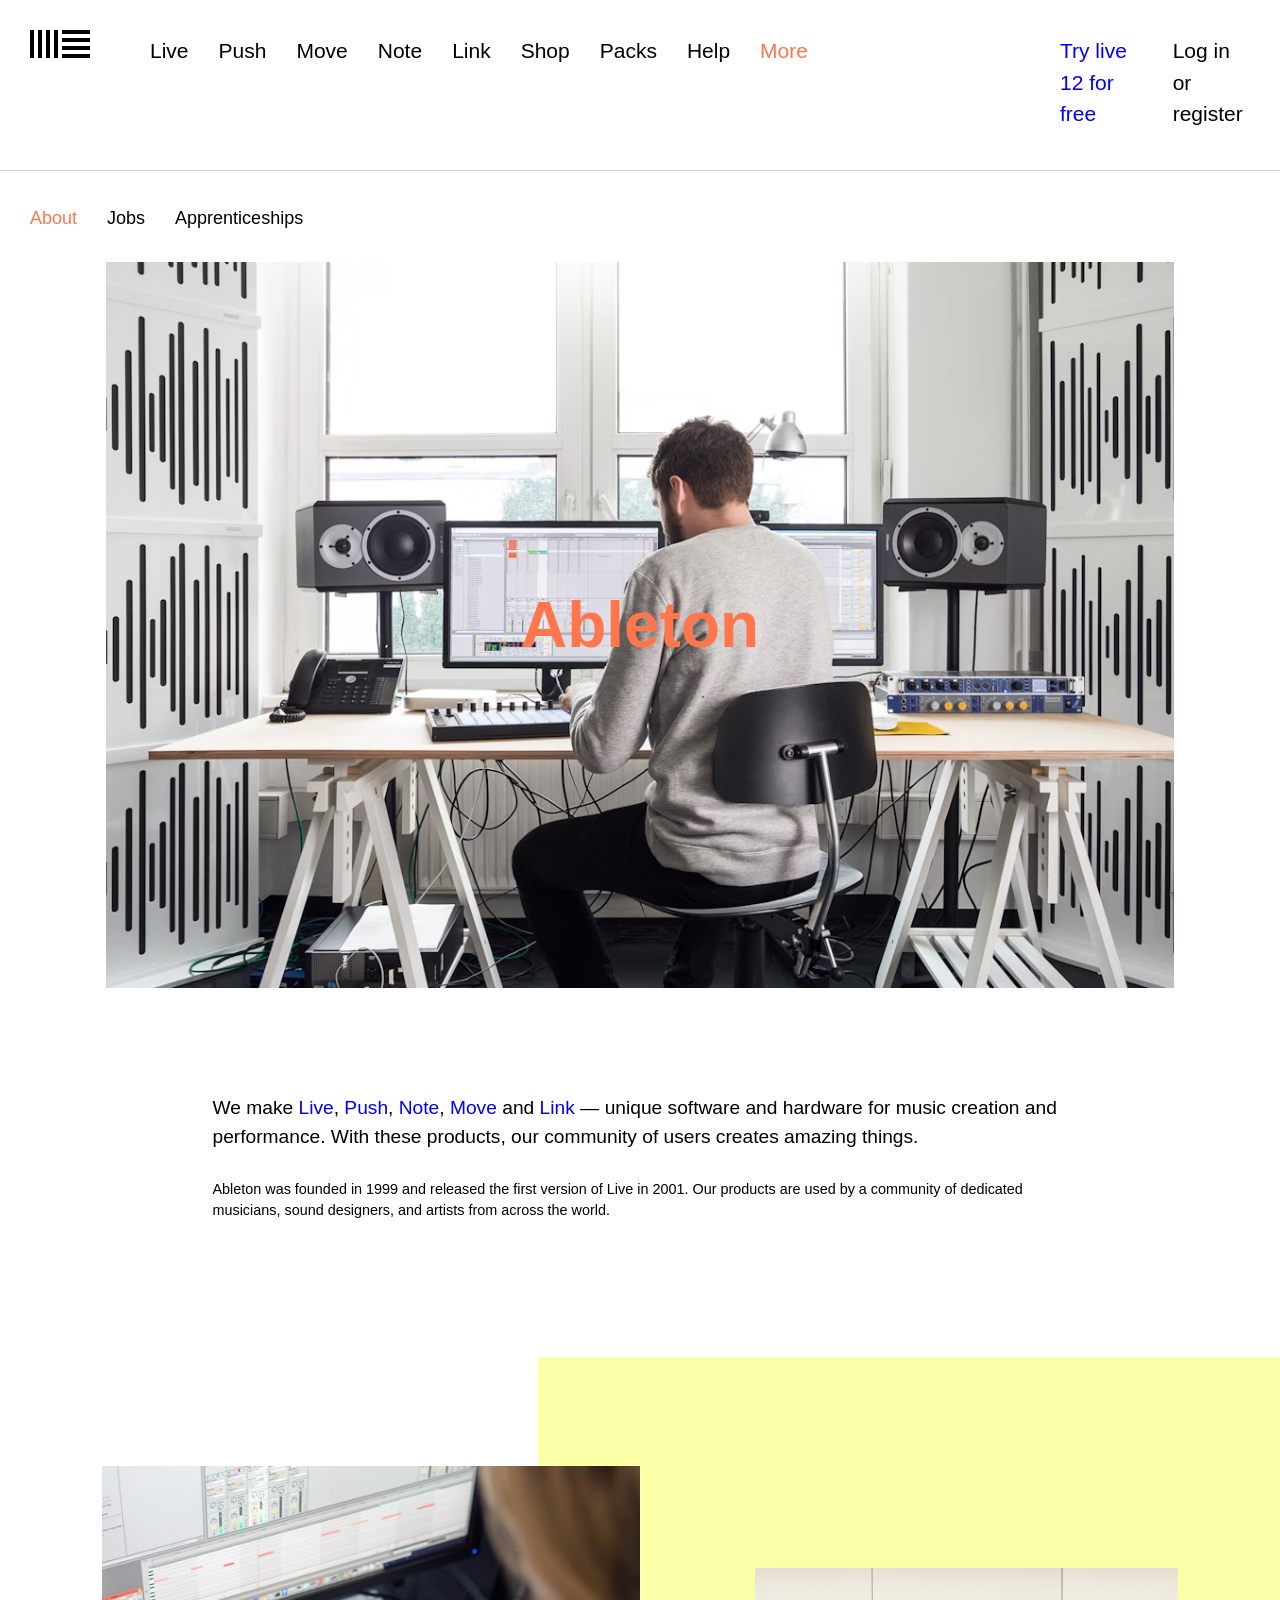
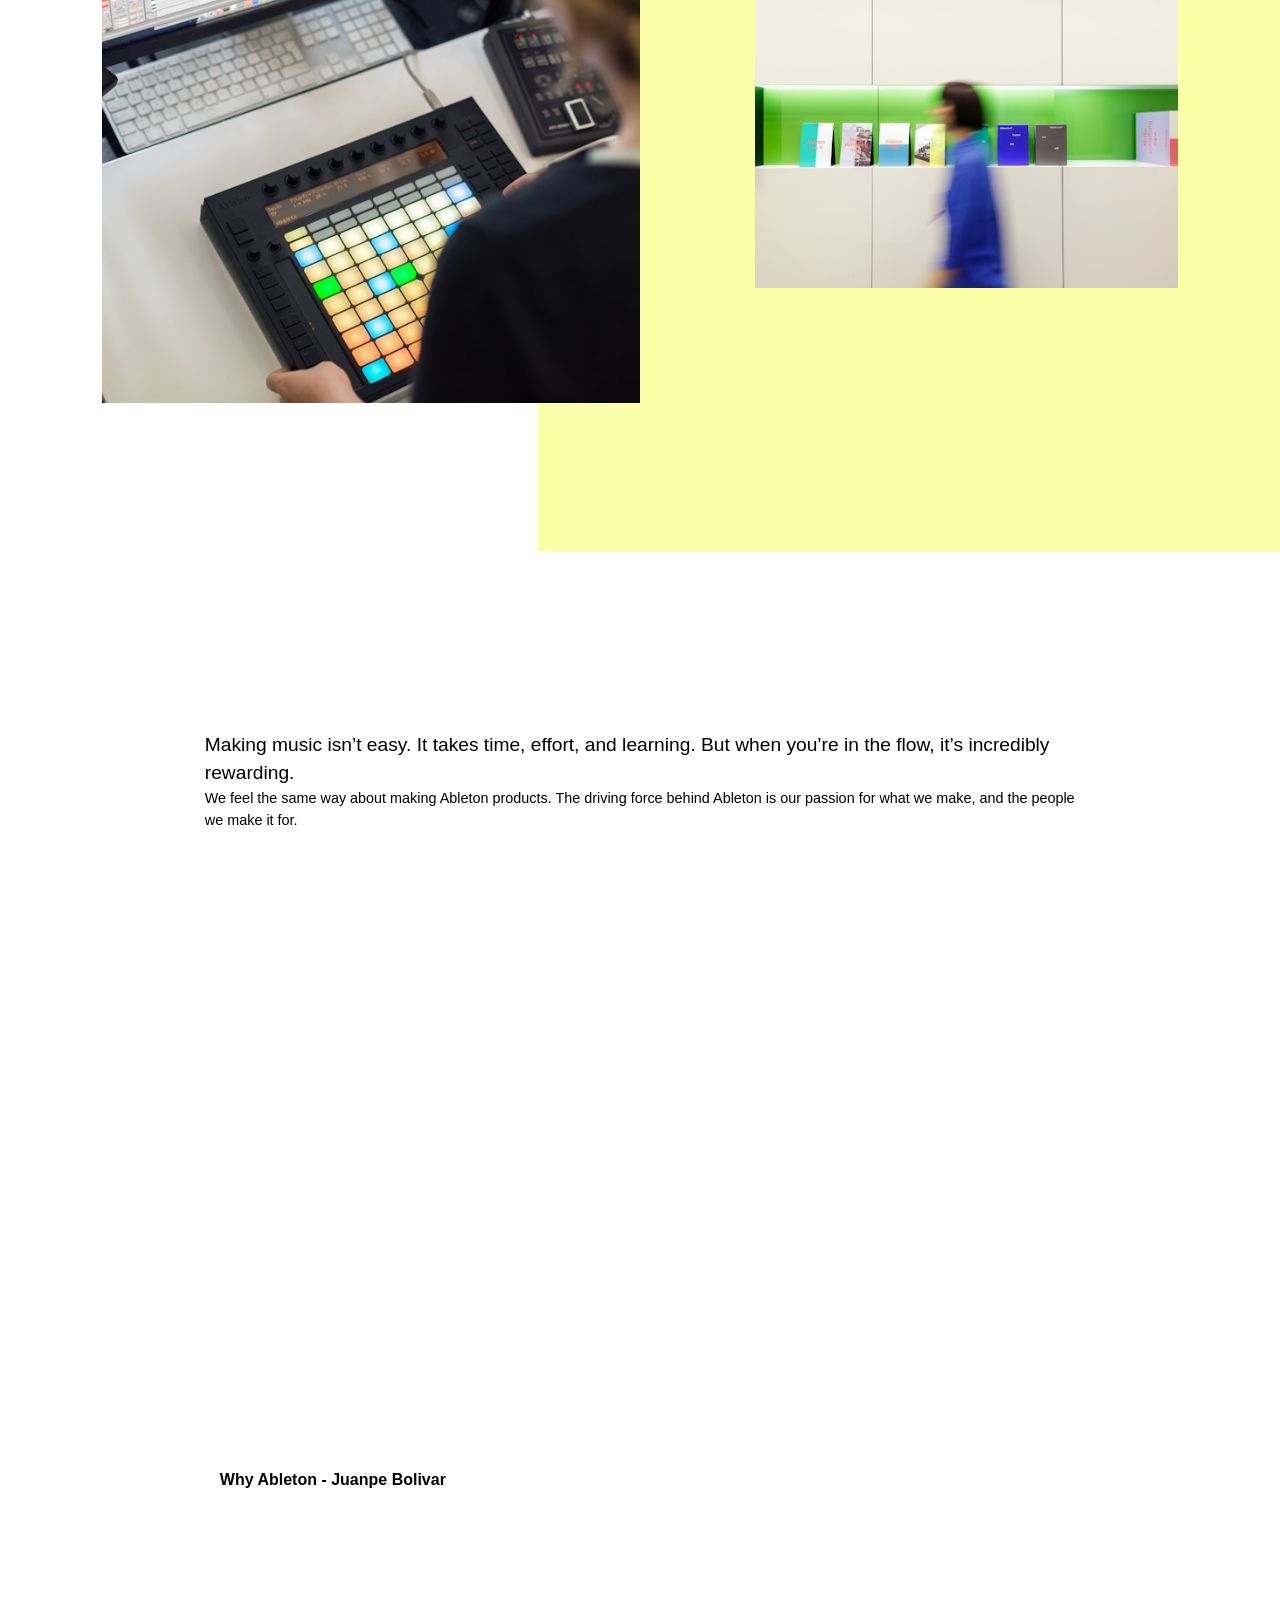
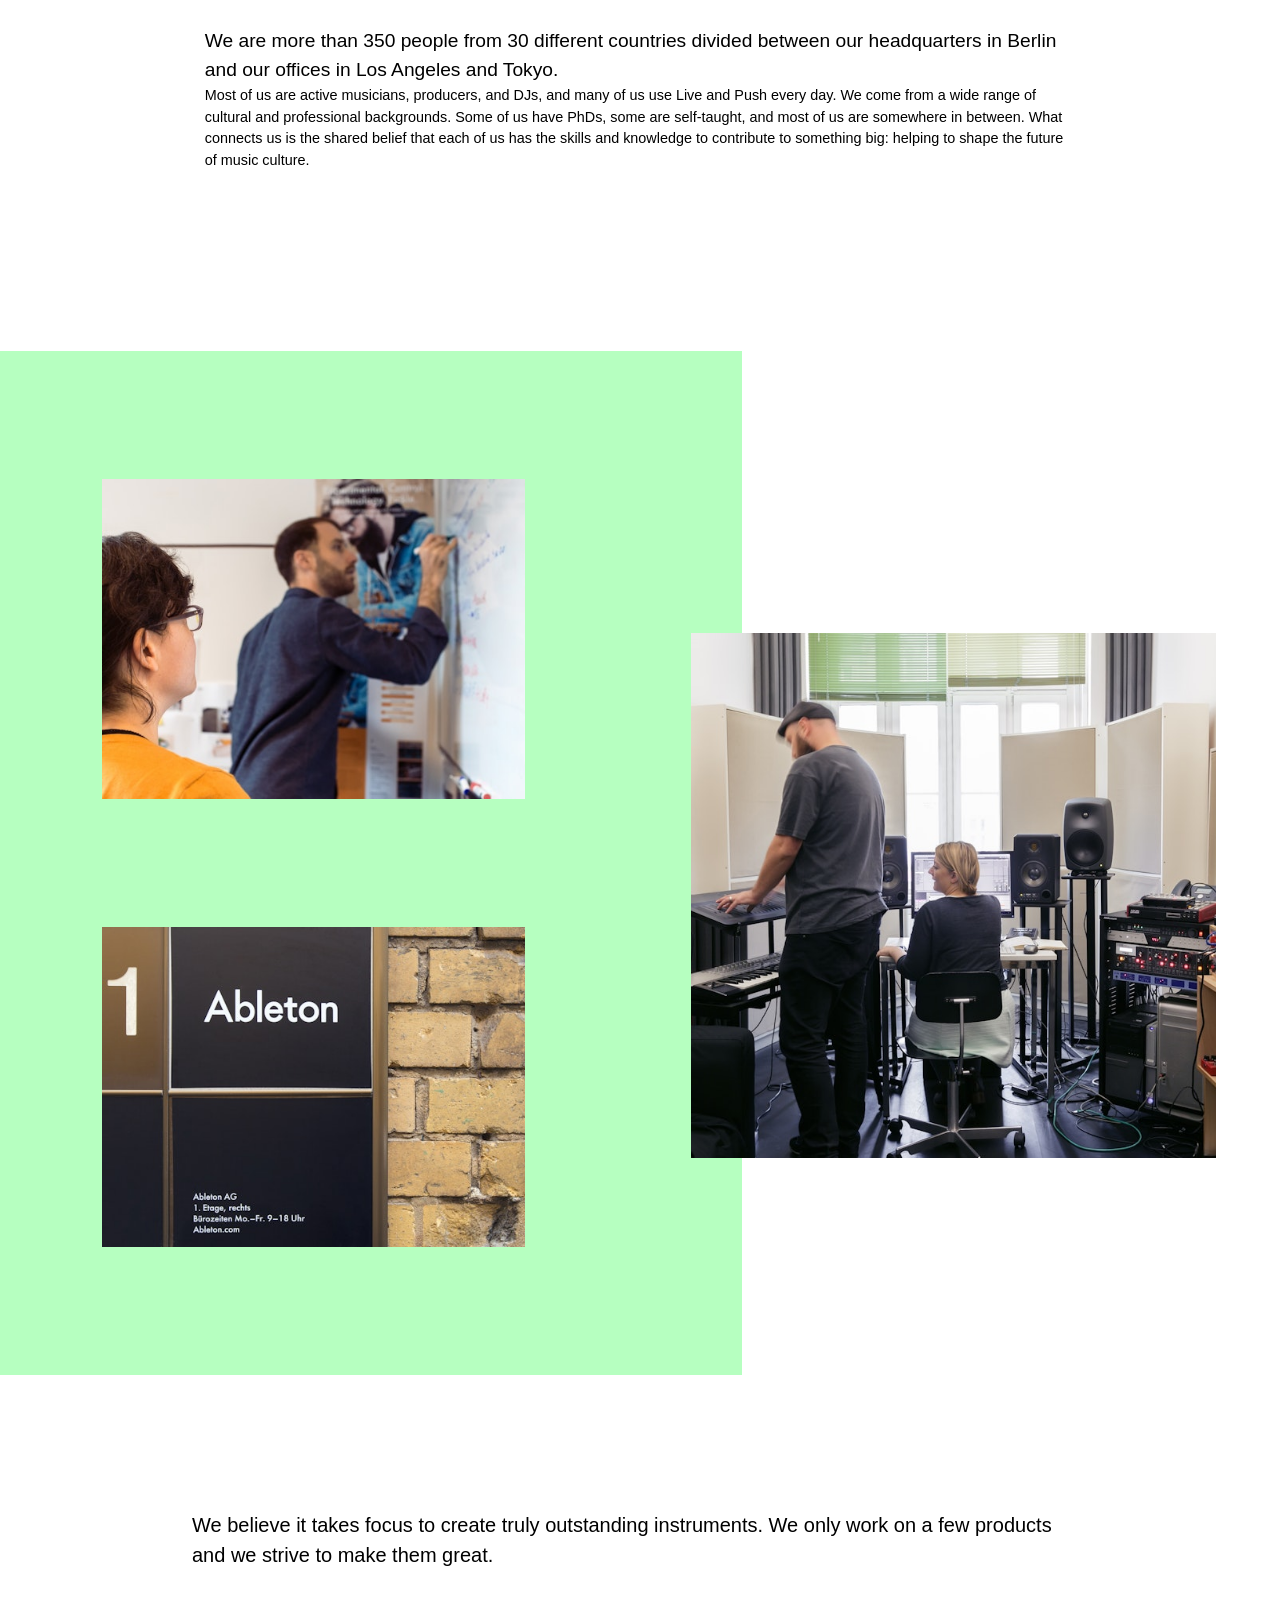
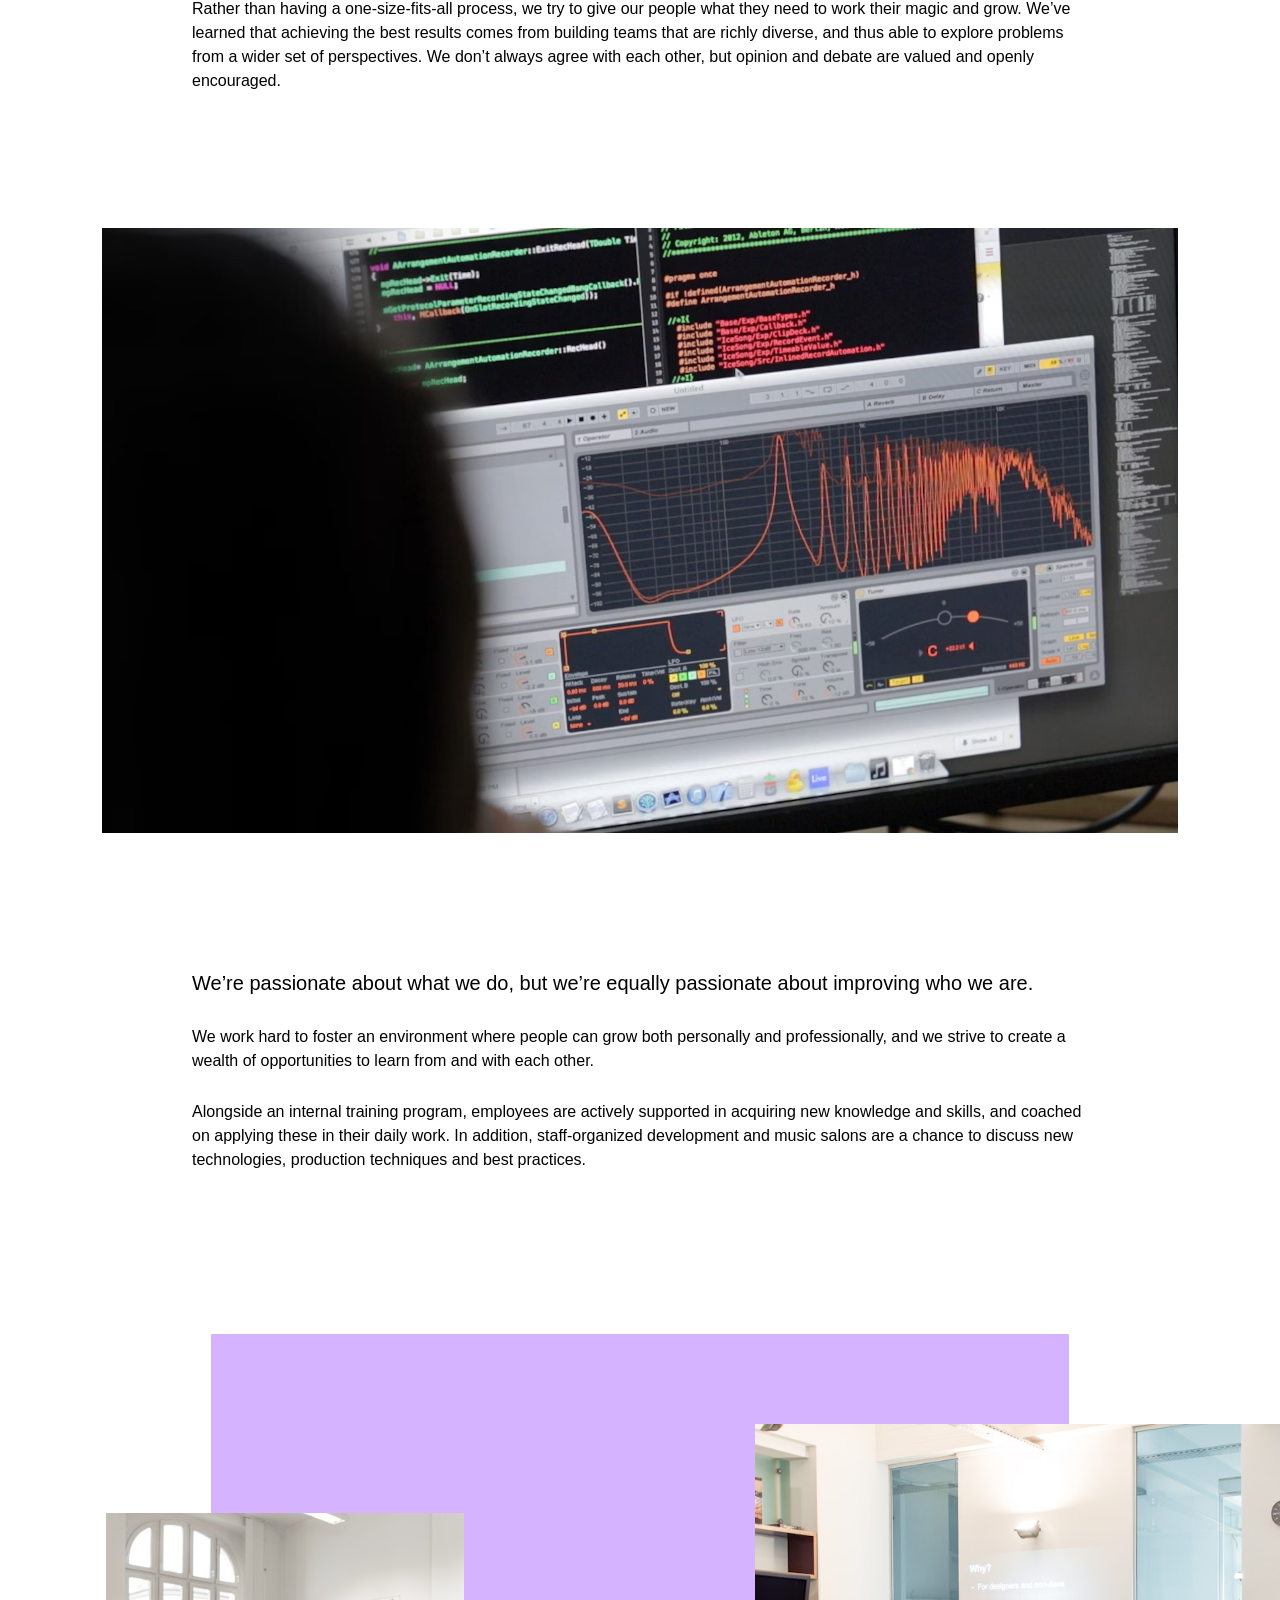
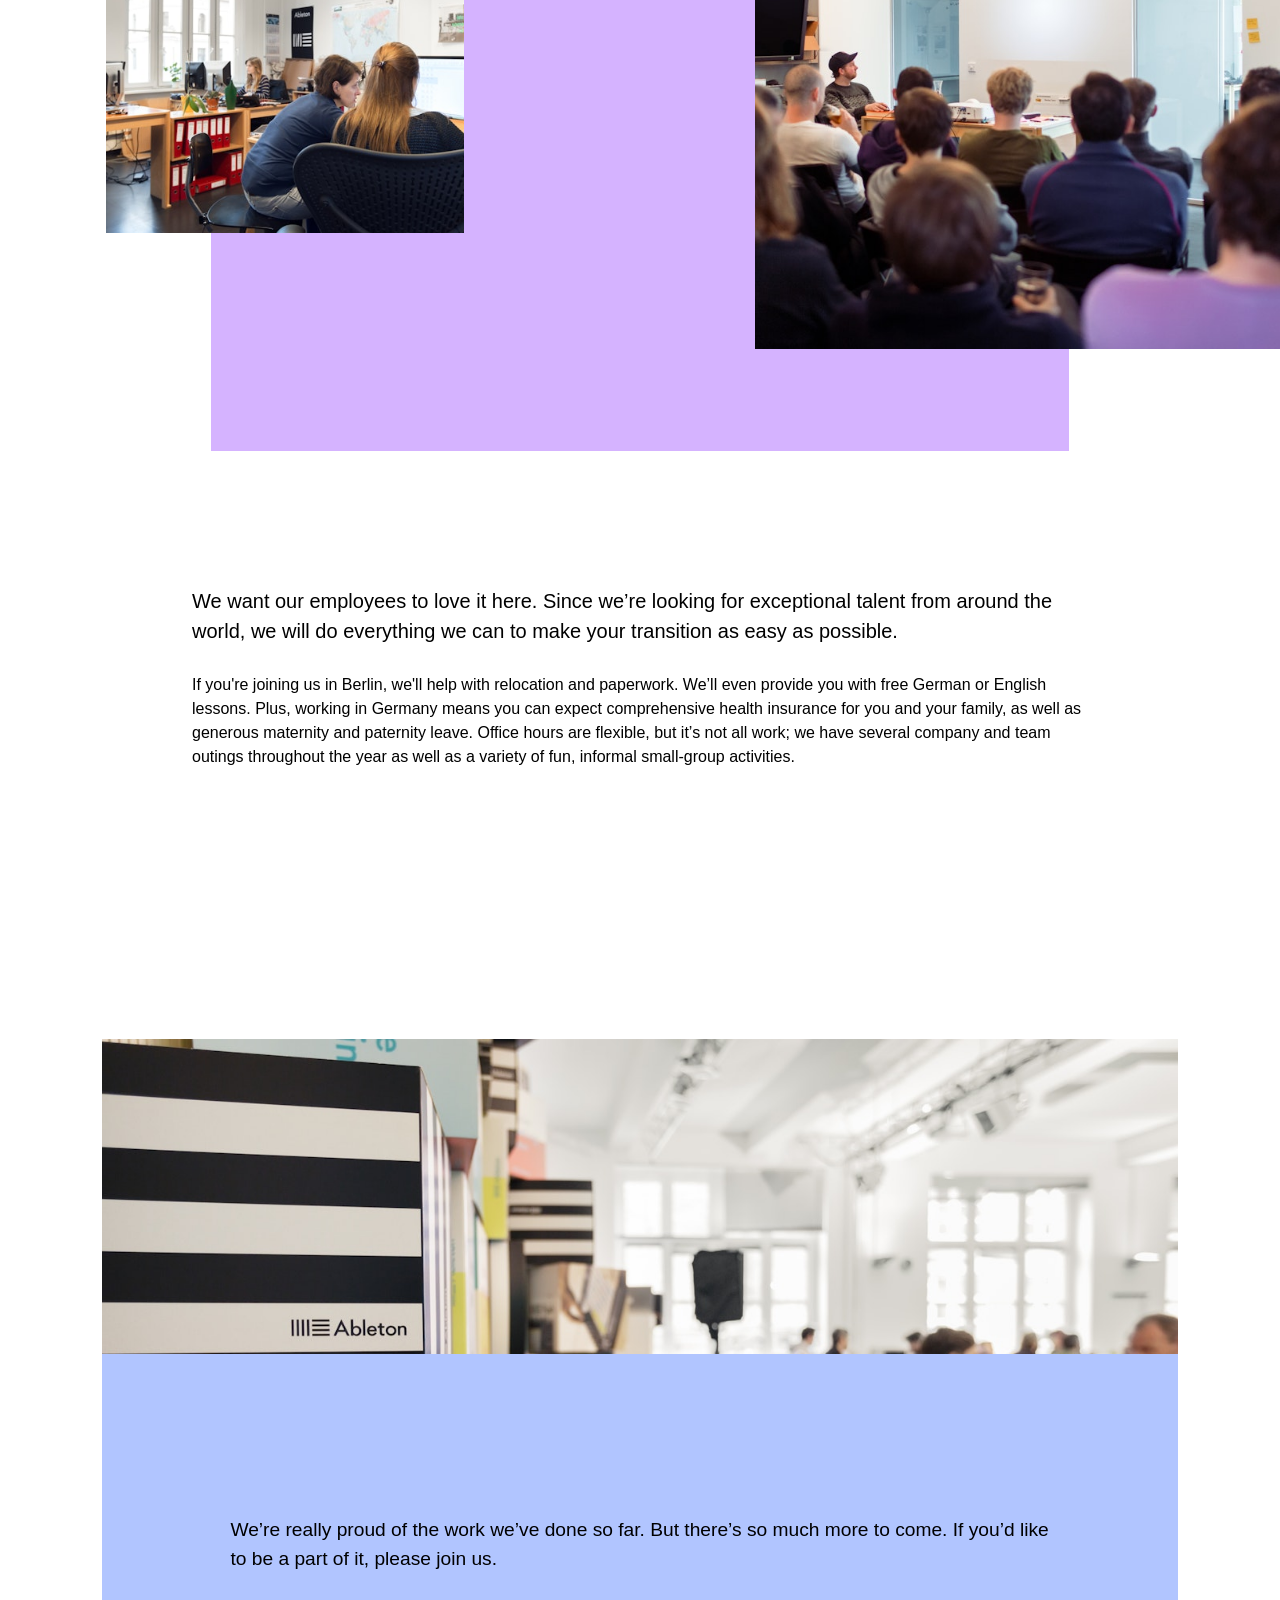
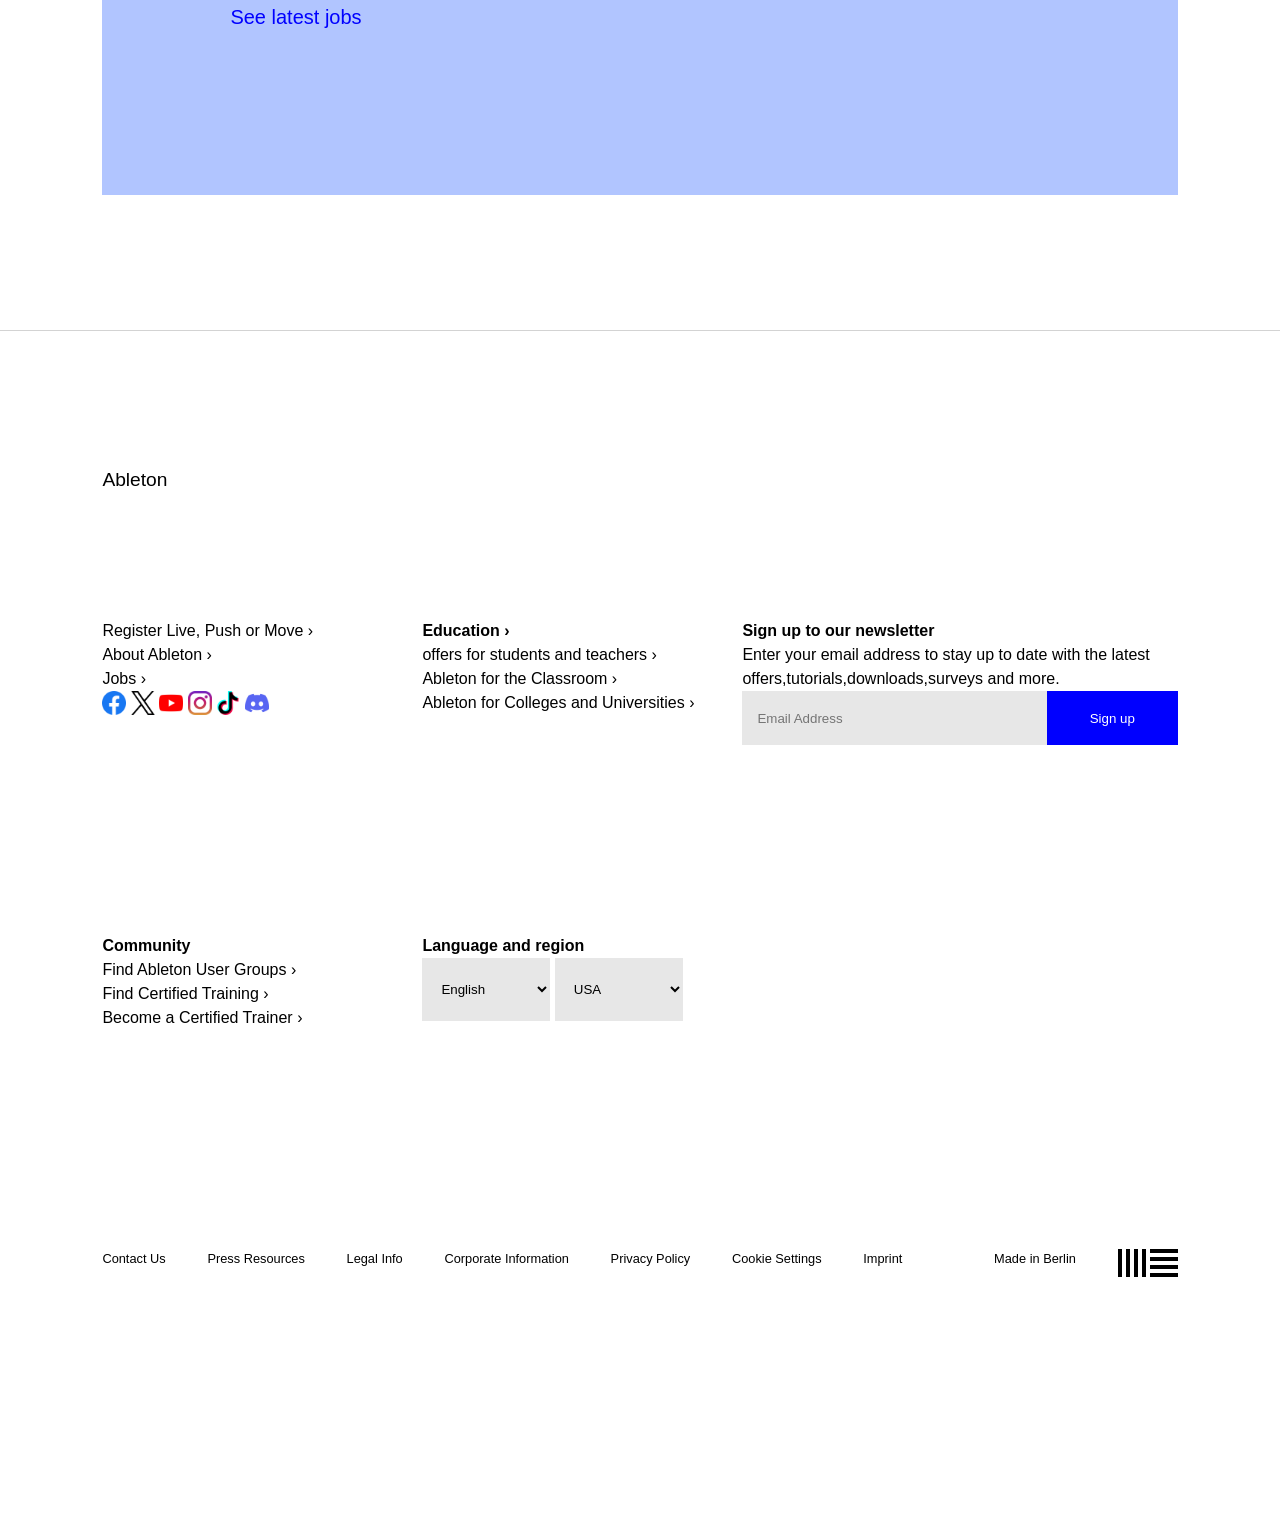
==== P2/index.html @ 7881b386 "second project" ====
<!DOCTYPE html>
<html lang="en">
  <head>
    <meta charset="UTF-8" />
    <meta name="viewport" content="width=device-width, initial-scale=1.0" />
    <link rel="stylesheet" href="styles.css" />
    <title>second</title>
  </head>
  <body>
    <header>
      <div class="wrap">
        <div class="icon-1">
          <a href="#"
            ><span></span>
            <span></span>
            <span></span>
            <span></span
          ></a>
        </div>
        <div class="icon-2">
          <a href="#"
            ><span></span>
            <span></span>
            <span></span>
            <span></span
          ></a>
        </div>
      </div>
      <button>Menu</button>
      <nav class="flex">
        <ul>
          <li><a href="">Live</a></li>
          <li><a href="">Push</a></li>
          <li><a href="">Move</a></li>
          <li><a href="">Note</a></li>
          <li><a href="">Link</a></li>
          <li><a href="">Shop</a></li>
          <li><a href="">Packs</a></li>
          <li><a href="">Help</a></li>
          <li class="orange"><a href="">More</a></li>
          <li class="orange">
            <a href="">
              <span></span>
              <span></span>
            </a>
          </li>
          <li class="blue cap"><a href="">Try live 12 for free</a></li>
          <li><a href="">Log in or register</a></li>
        </ul>
      </nav>
    </header>
    <nav class="flex nav2">
      <ul>
        <li class="orange"><a href="">About</a></li>
        <li><a href="">Jobs</a></li>
        <li><a href="">Apprenticeships</a></li>
      </ul>
    </nav>
    <main>
      <section class="s1">
        <div class="s1-bg">
          <h1 class="orange">Ableton</h1>
        </div>
        <div class="s1-text">
          <h2>
            We make <a href="">Live</a>, <a href="">Push</a>,
            <a href="">Note</a>, <a href="">Move</a> and <a href="">Link</a> —
            unique software and hardware for music creation and performance.
            With these products, our community of users creates amazing things.
          </h2>
          <p>
            Ableton was founded in 1999 and released the first version of Live
            in 2001. Our products are used by a community of dedicated
            musicians, sound designers, and artists from across the world.
          </p>
        </div>
      </section>
      <section class="s2">
        <div class="s2-bg"></div>
        <div class="s2-right-img"></div>
        <div class="s2-left-img"></div>
      </section>
      <section class="s3">
        <h2>
          Making music isn’t easy. It takes time, effort, and learning. But when
          you’re in the flow, it’s incredibly rewarding.
        </h2>
        <p>
          We feel the same way about making Ableton products. The driving force
          behind Ableton is our passion for what we make, and the people we make
          it for.
        </p>
        <figure>
          <iframe
            src="https://www.youtube.com/embed/9SbnhgjeyXA"
            title="Why Ableton - Juanpe"
            frameborder="0"
            allow="accelerometer; autoplay; clipboard-write; encrypted-media; gyroscope; picture-in-picture; web-share"
            referrerpolicy="strict-origin-when-cross-origin"
            allowfullscreen
          ></iframe>
          <figcaption>
            <h4>Why Ableton - Juanpe Bolivar</h4>
          </figcaption>
        </figure>
        <h2>
          We are more than 350 people from 30 different countries divided
          between our headquarters in Berlin and our offices in Los Angeles and
          Tokyo.
        </h2>
        <p>
          Most of us are active musicians, producers, and DJs, and many of us
          use Live and Push every day. We come from a wide range of cultural and
          professional backgrounds. Some of us have PhDs, some are self-taught,
          and most of us are somewhere in between. What connects us is the
          shared belief that each of us has the skills and knowledge to
          contribute to something big: helping to shape the future of music
          culture.
        </p>
      </section>
      <section class="s4">
        <div class="s4-left">
          <div class="s4-left-up"></div>
          <div class="s4-left-down"></div>
        </div>
        <div class="s4-right"></div>
      </section>
      <section class="s5">
        <h2>
          We believe it takes focus to create truly outstanding instruments. We
          only work on a few products and we strive to make them great.
        </h2>
        <p>
          Rather than having a one-size-fits-all process, we try to give our
          people what they need to work their magic and grow. We’ve learned that
          achieving the best results comes from building teams that are richly
          diverse, and thus able to explore problems from a wider set of
          perspectives. We don’t always agree with each other, but opinion and
          debate are valued and openly encouraged.
        </p>
        <div class="s5-img">
          <img src="images/poster-meet-the-makers.avif" alt="equalising??" />
        </div>
        <h2>
          We’re passionate about what we do, but we’re equally passionate about
          improving who we are.
        </h2>
        <p class="s5-p">
          We work hard to foster an environment where people can grow both
          personally and professionally, and we strive to create a wealth of
          opportunities to learn from and with each other.
        </p>
        <p>
          Alongside an internal training program, employees are actively
          supported in acquiring new knowledge and skills, and coached on
          applying these in their daily work. In addition, staff-organized
          development and music salons are a chance to discuss new technologies,
          production techniques and best practices.
        </p>
      </section>
      <section class="s6">
        <div class="s6-img">
          <div class="s6-mid"></div>
          <div class="s6-img-left"></div>
          <div class="s6-img-right"></div>
        </div>
        <div class="s6-text">
          <h2>
            We want our employees to love it here. Since we’re looking for
            exceptional talent from around the world, we will do everything we
            can to make your transition as easy as possible.
          </h2>
          <p>
            If you're joining us in Berlin, we'll help with relocation and
            paperwork. We’ll even provide you with free German or English
            lessons. Plus, working in Germany means you can expect comprehensive
            health insurance for you and your family, as well as generous
            maternity and paternity leave. Office hours are flexible, but it’s
            not all work; we have several company and team outings throughout
            the year as well as a variety of fun, informal small-group
            activities.
          </p>
        </div>
        <div class="s6-last">
          <div class="s6-last-img"></div>
          <div class="s6-last-txt">
            <h2>
              We’re really proud of the work we’ve done so far. But there’s so
              much more to come. If you’d like to be a part of it, please join
              us.<br /><br /><a href="" class="blue">See latest jobs</a>
            </h2>
          </div>
        </div>
      </section>
    </main>
    <footer>
      <div class="title">
        <h2>Ableton</h2>
      </div>
      <div class="about">
        <p>Register Live, Push or Move ›</p>
        <p>About Ableton ›</p>
        <p>Jobs ›</p>
        <a href=""><img src="images/facebook.png" alt="" /></a>
        <a href=""><img src="images/twitter.png" alt="" /></a>
        <a href=""><img src="images/youtube.png" alt="" /></a>
        <a href=""><img src="images/instagram.png" alt="" /></a>
        <a href=""><img src="images/tik-tok.png" alt="" /></a>
        <a href=""><img src="images/discord.png" alt="" /></a>
      </div>
      <div class="ed">
        <h3>Education ›</h3>
        <p>offers for students and teachers ›</p>
        <p>Ableton for the Classroom ›</p>
        <p>Ableton for Colleges and Universities ›</p>
      </div>
      <div class="sign">
        <h3>Sign up to our newsletter</h3>
        <p>
          Enter your email address to stay up to date with the latest
          offers,tutorials,downloads,surveys and more.
        </p>
        <div class="bttsn">
          <input type="email" placeholder="Email Address" />
          <button>Sign up</button>
        </div>
      </div>
      <div class="com">
        <h3>Community</h3>
        <p>Find Ableton User Groups ›</p>
        <p>Find Certified Training ›</p>
        <p>Become a Certified Trainer ›</p>
      </div>
      <div class="lan">
        <h3>Language and region</h3>
        <select name="" id="">
          <option value="">English</option>
        </select>
        <select name="" id="">
          <option value="">USA</option>
        </select>
      </div>
      <div class="con">
        <p>Contact Us</p>
        <p>Press Resources</p>
        <p>Legal Info</p>
        <p>Corporate Information</p>
        <p>Privacy Policy</p>
        <p>Cookie Settings</p>
        <p>Imprint</p>
        <p class="flright">Made in Berlin</p>
        <div class="wrap">
          <div class="icon-1">
            <a href="#"
              ><span></span>
              <span></span>
              <span></span>
              <span></span
            ></a>
          </div>
          <div class="icon-2">
            <a href="#"
              ><span></span>
              <span></span>
              <span></span>
              <span></span
            ></a>
          </div>
        </div>
      </div>
    </footer>
  </body>
</html>
---- P2/styles.css ----
* {
  padding: 0;
  margin: 0;
  box-sizing: border-box;
}
body {
  font-family: futura-pt, Avenir, -apple-system, BlinkMacSystemFont, "Segoe UI",
    Roboto, "Helvetica Neue", Helvetica, Arial, sans-serif;
  font-size: 16px;
  line-height: 1.5;
}

header {
  display: flex;
  border-bottom: 1px solid lightgrey;
  padding: 30px 30px 40px 30px;
}

.wrap {
  display: flex;
  min-width: 60px;
}

.icon-1 a {
  display: flex;
}

.icon-1 span {
  display: block;
  width: 4px;
  background-color: black;
  height: 28px;
  margin-right: 4px;
}

.icon-2 span {
  display: block;
  width: 28px;
  background-color: black;
  height: 4px;
  margin-bottom: 4px;
}

.icon-1 span:last-child,
.icon-2 span:last-child {
  margin-bottom: 0;
}
.orange {
  color: #ff764d;
}
.blue {
  color: blue;
}

header nav {
  padding-top: 5px;
  margin-left: 60px;
}

.cap {
  margin-left: 15vw;
}

li,
a {
  list-style: none;
  text-decoration: none;
  color: inherit;
  font-weight: 500;
  font-size: 21px;
}

.flex ul {
  display: flex;
  gap: 30px;
}

.nav2 {
  padding: 30px;
  /* position: sticky; */
  top: 0px;
  background-color: rgba(255, 255, 255, 0.9);
  z-index: 10;
}
.nav2 a {
  font-size: 18px;
}

.s1 {
  padding: 0 8.3vw 15vh 8.3vw;
}

.s1-bg {
  padding: 35vh 0;
  background-image: url(images/header.avif);
  background-position: 50% 50%;
  background-size: cover;
  background-repeat: no-repeat;
  text-align: center;
}

.s1-bg h1 {
  font-size: 4rem;
  cursor: default;
}

.s1-text {
  margin: 0 8.3vw;
  margin-top: 8.3vw;
  text-align: left;
}

.s1 h2 {
  margin-bottom: 3vh;
}

.s1 a {
  font-size: 1.2rem;
  color: blue;
}

h2{
  font-weight: 500;
  font-size: 1.2rem;
}

p {
  font-size: 0.9rem;
}

.s2 {
  position: relative;
  height: 62vw;
}

.s2-bg {
  width: 58vw;
  background-color: #FBFFA7;
  position: absolute;
  right: 0;
  height: 62vw;
}

.s2-right-img {
  width: 33vw;
  height: 25vw;
  background-image: url(images/photo-2.jpg);
  background-size: cover;
  position: absolute;
  right: 8vw;
  top: 16.5vw;
}

.s2-left-img {
  position: absolute;
  top: 8.5vw;
  left: 8vw;
  background-image: url(images/photo-1.jpg);
  height: 42vw;
  width: 42vw;
  background-size: cover;
}

.s3 {
  padding: 20vh 16vw;
}

.s3 figure {
  margin: 120px 0;
}

.s3 iframe {
  display: block;
  width: 100%;
  height: 502px;
}

.s3 figcaption {
  padding: 15px;
}

.s4-left {
  width: 58vw;
  background-color: #b6ffc0;
  padding: 10vw 20vw 10vw 8vw;
}

.s4-left-up {
  width: 33vw;
  height: 25vw;
  background-image: url(images/photo-3.jpg);
  background-size: cover;
  margin-bottom: 10vw;
}

.s4-left-down {
  width: 33vw;
  height: 25vw;
  background-image: url(images/photo-4.jpg);
  background-size: cover;
}

.s4 {
  position: relative;
}

.s4-right {
  background-image: url(images/photo-5.jpg);
  background-size: cover;
  width: 41vw;
  height: 41vw;
  position: absolute;
  top: 22vw;
  right: 5vw;
}

.s5 {
  padding: 15vh 0;
}

.s5 h2,
.s5 p {
  margin: 0 15vw;
}

.s5-img {
  width: auto;
  margin: 15vh 8vw;
}
.s5 img {
  width: 100%;
  height: auto;
  display: block;
}

.s5 h2 {
  margin-bottom: 3vh;
  font-size: 1.25rem;
}

.s5-p,
.s5 p {
  margin-bottom: 3vh;
  font-size: 1rem;
}

.s6 {
  position: relative;
}

.s6-mid {
  background-color: rgb(213, 179, 255);
  width: 67vw;
  height: 56vw;
  margin-left: 16.5vw;
}

.s6-img-left {
  background-image: url(images/photo-6-a.jpg);
  background-size: cover;
  width: 28vw;
  height: 25vw;
  position: absolute;
  top: 14vw;
  left: 8.25vw;
}

.s6-img-right {
  background-image: url(images/photo-7.jpg);
  background-size: cover;
  width: 41vw;
  height: 41vw;
  position: absolute;
  top: 7vw;
  right: 0;
}

.s6-text {
  padding: 15vh 15vw;
}
.s6-text h2 {
  font-size: 1.25rem;
  margin-bottom: 3vh;
}
.s6-text p {
  font-size: 1rem;
}

.s6-last-img {
  background-image: url(images/photo-8.jpg);
  margin: 0 8vw;
  background-size: cover;
  background-position-y: top;
  background-repeat: no-repeat;
  height: 35vh;
}

.s6-last-txt {
  background-color: rgb(177, 197, 255);
  margin: 0 8vw;
}

.s6-last h2 {
  padding: 18vh 10vw;
}

.s6-last a {
  font-size: 1.25rem;
}

.s6-last {
  padding: 15vh 0;
  border-bottom: 1px solid lightgray;
}

footer {
  padding: 15vh 8vw;
  display: grid;
  grid-template-rows: 17vh 35vh 35vh 17vh;
  grid-template-columns: 25vw 25vw 34vw;
  grid-template-areas:
    "title title title"
    "about ed sign"
    "com lan lan"
    "con con con";
}

footer .title {
  grid-area: title;
}

footer .about {
  grid-area: about;
}

footer .ed {
  grid-area: ed;
}

footer .sign {
  grid-area: sign;
}

footer .com {
  grid-area: com;
}

footer .lan {
  grid-area: lan;
}

footer .con {
  grid-area: con;
}

footer .about a {
  width: 2rem;
  height: 2rem;
}
footer img {
  width: 1.5rem;
  height: 1.5rem;
}

footer h3,
footer p {
  font-size: 1rem;
}

footer .con {
  display: flex;
  justify-content: space-between;
}
footer .con p {
  font-size: 0.8rem;
}

.flright {
  margin-left: 50px;
}

.bttsn {
  display: flex;
}

.bttsn button {
  color: white;
  background-color: blue;
  border: none;
  width: 30%;
  height: 6vh;
}
input {
  padding: 15px;
  border: none;
  width: 70%;
  height: 6vh;
  background-color: rgb(231, 231, 231);
}

select {
  background-color: rgb(231, 231, 231);
  border: none;
  width: 10vw;
  height: 7vh;
  padding: 0 15px;
}
header button {
  display: none;
}

@media (max-width: 1250px) {
  header button {
    display: revert;
    border: none;
    background-color: inherit;
    margin-left: 30px;
  }

  header nav {
    display: none;
  }

  header button::after {
    content: "⏷";
    transform: scale(0.5);
  }

  header button:focus::after {
    content: "⏶";
  }

  footer{
    display: initial;
  }

  footer .con{
    display: initial;
  }
}
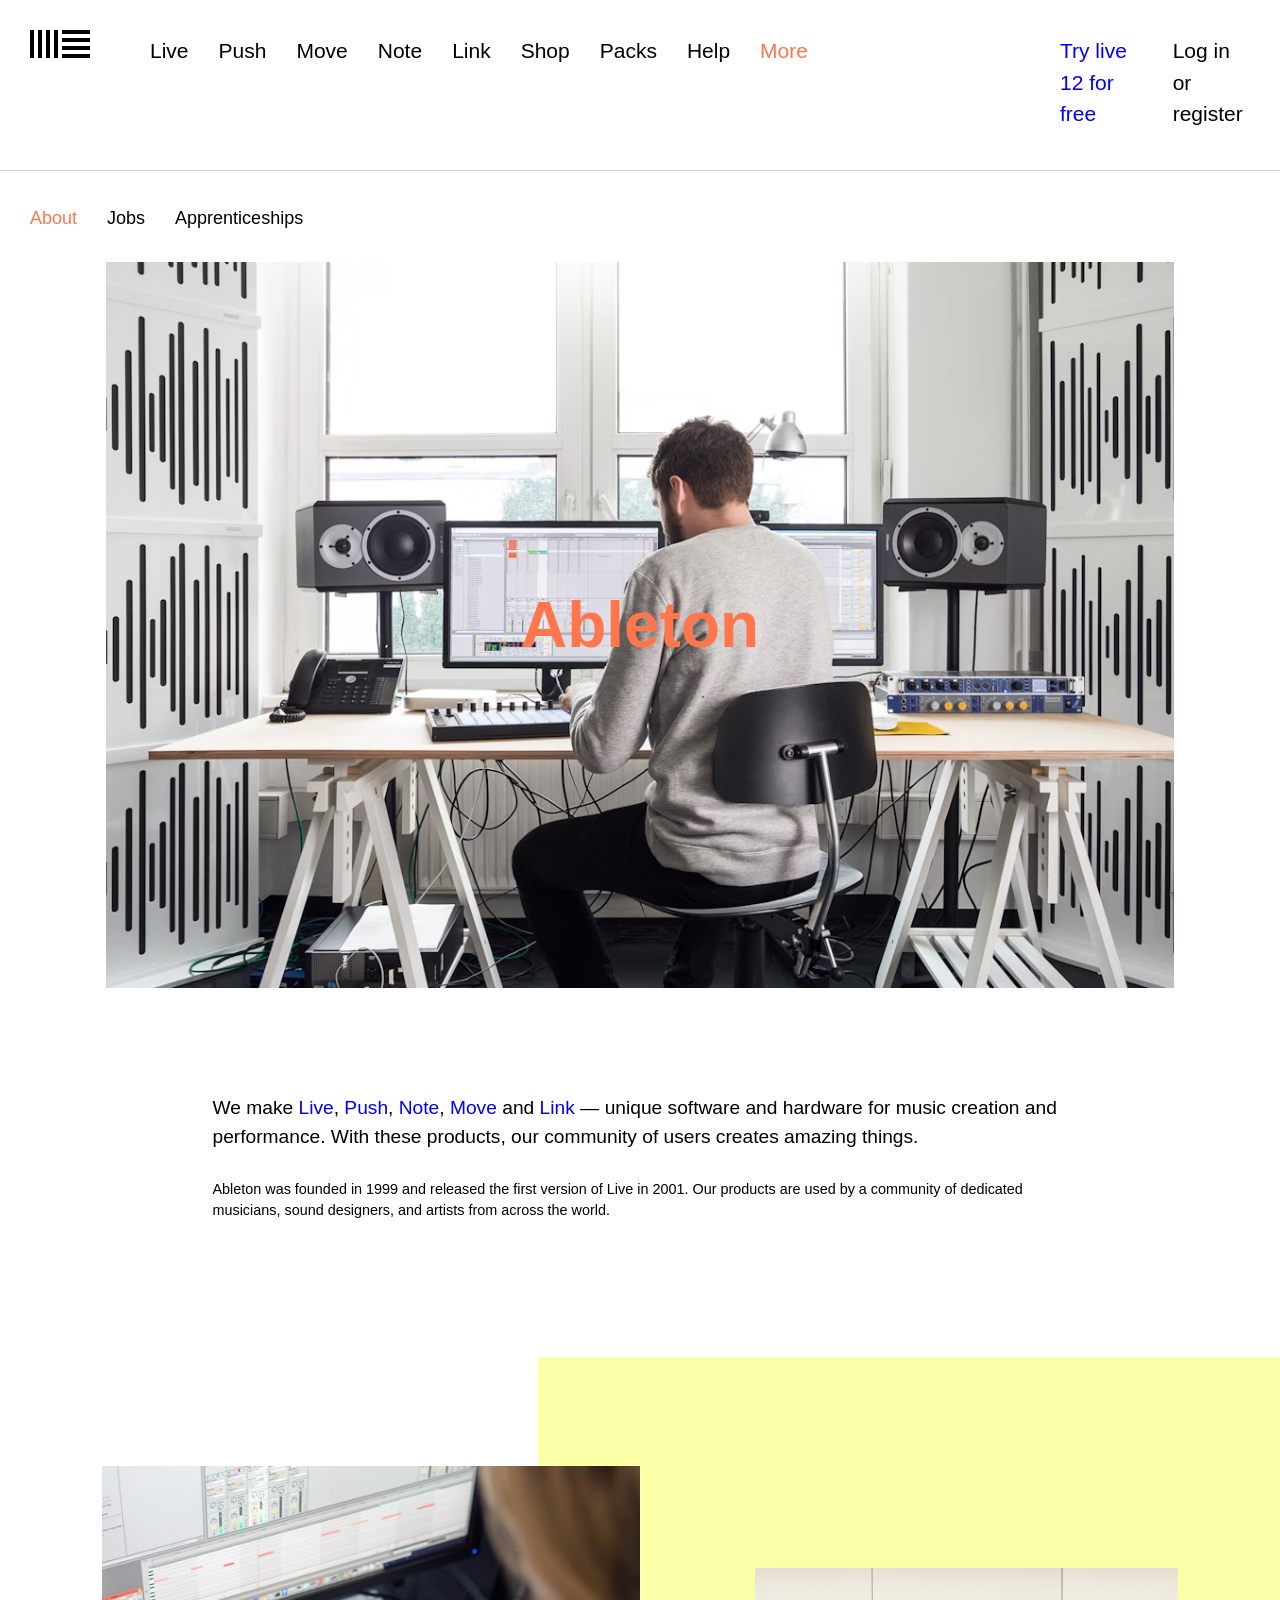
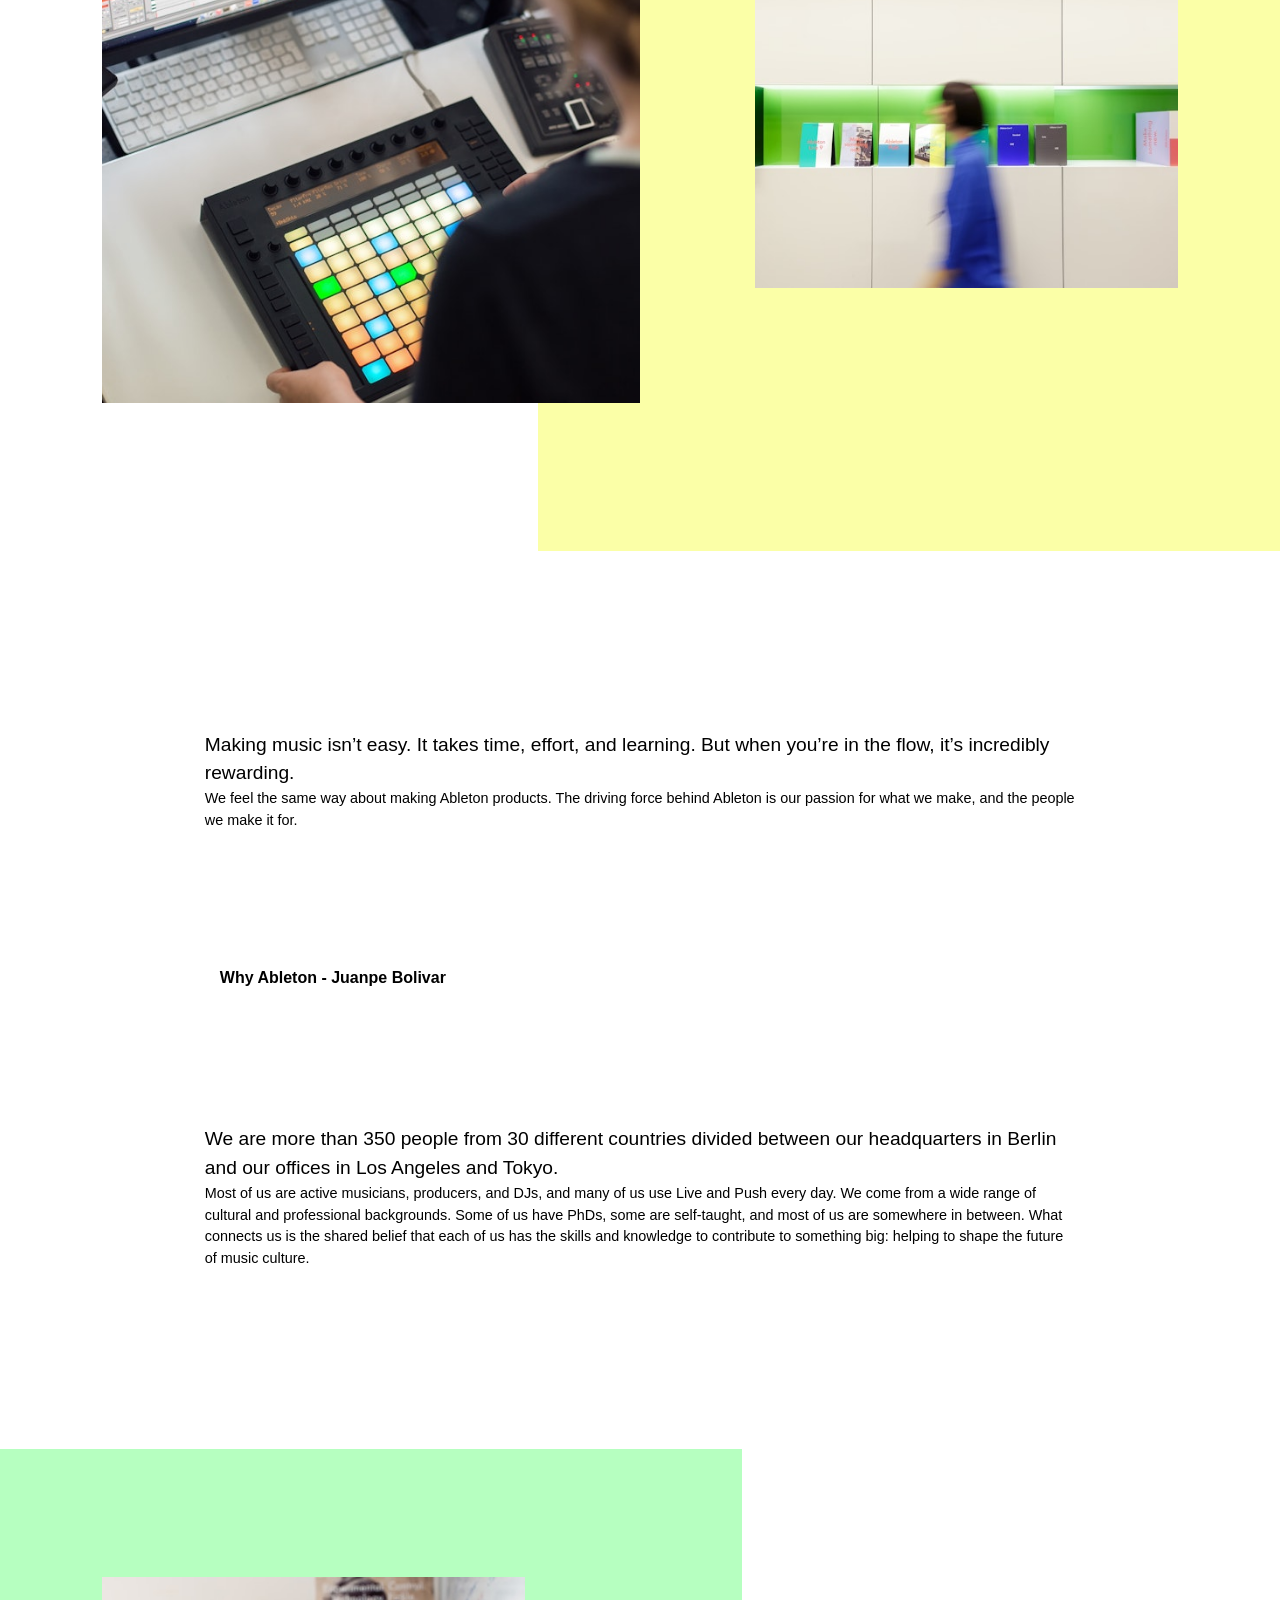
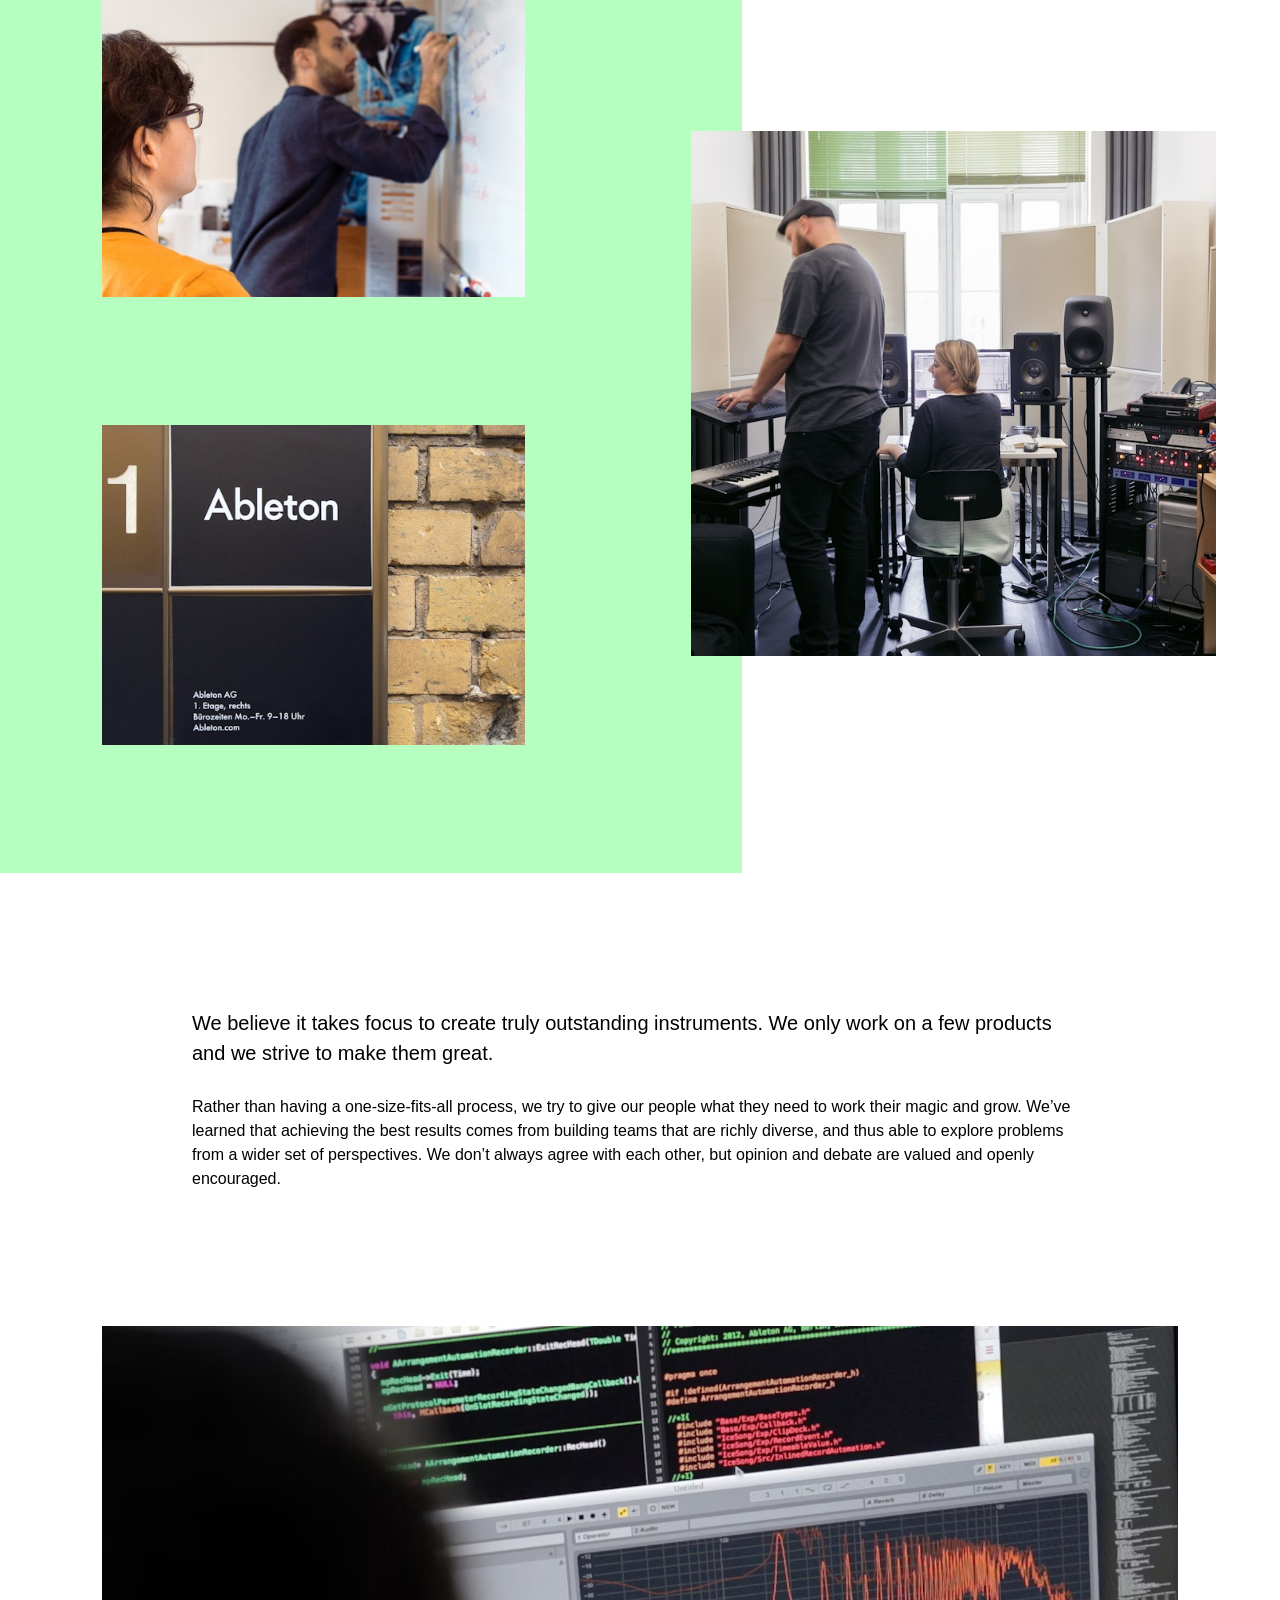
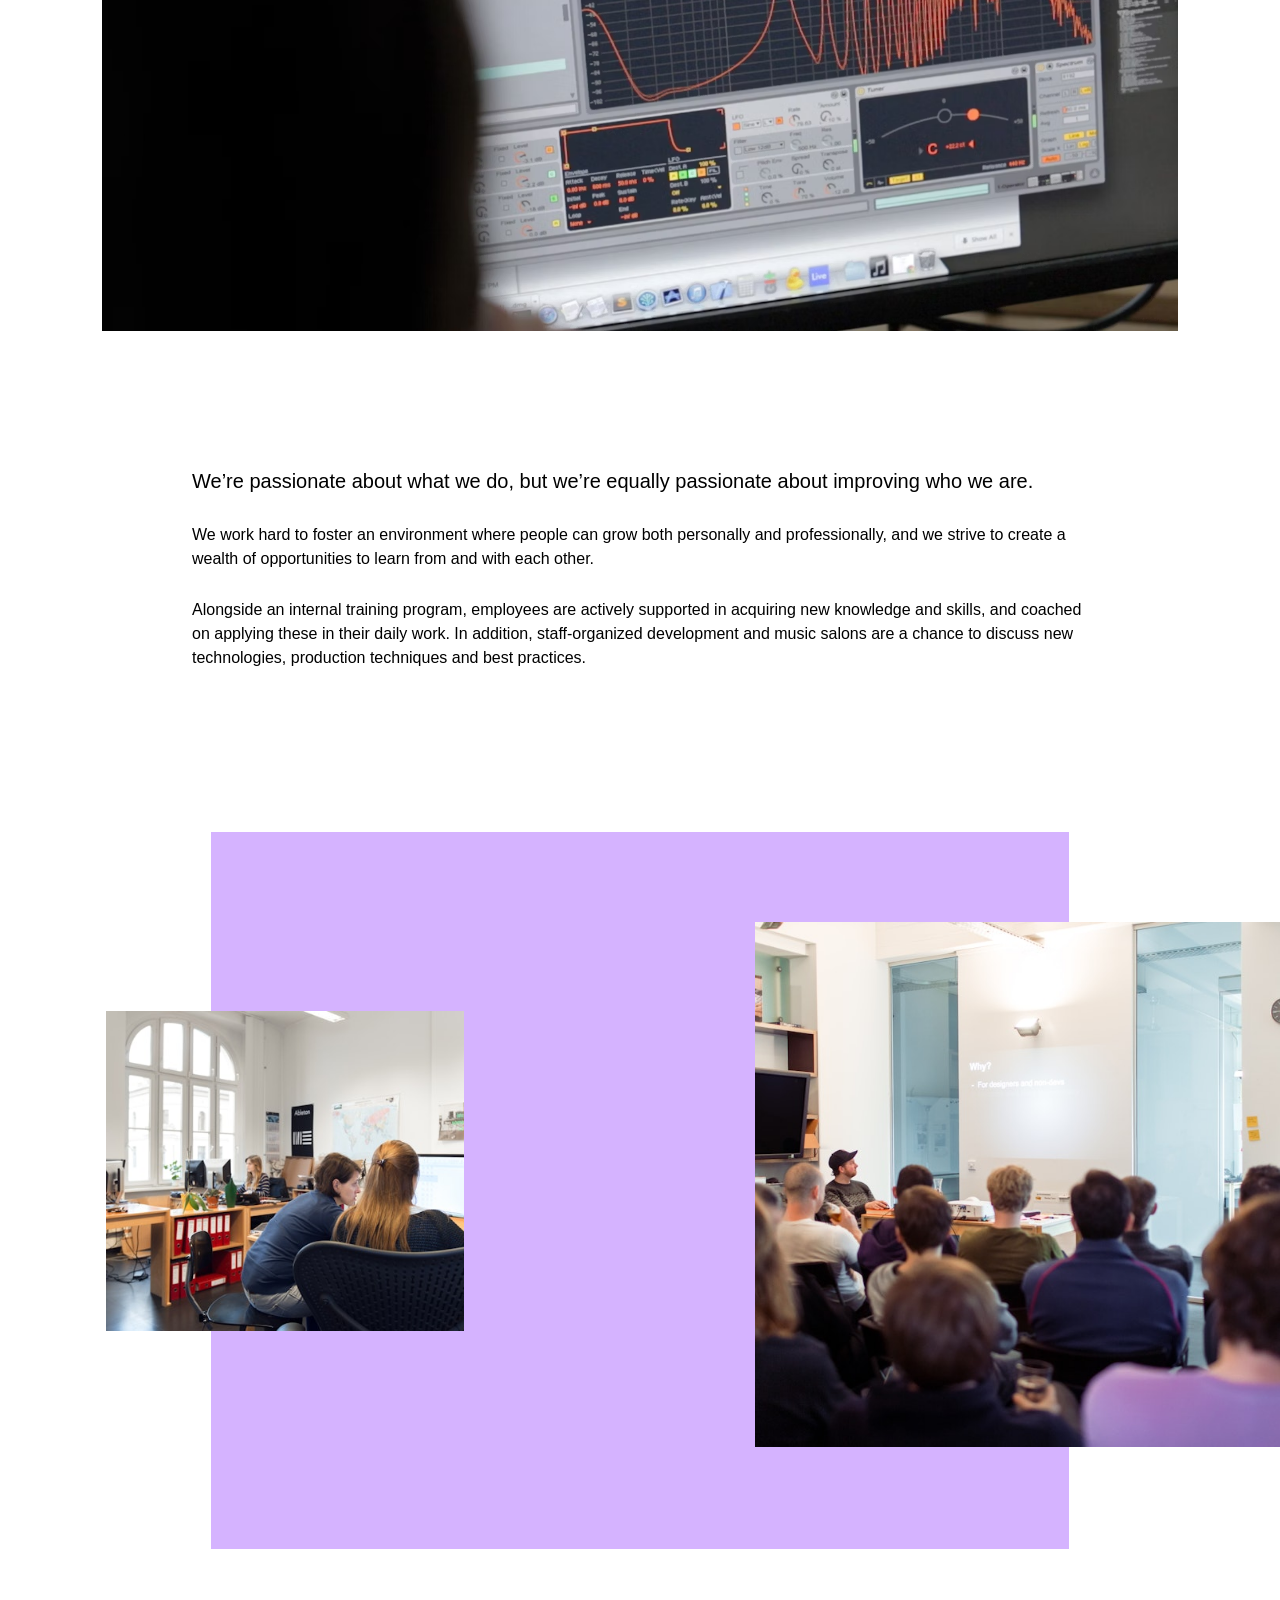
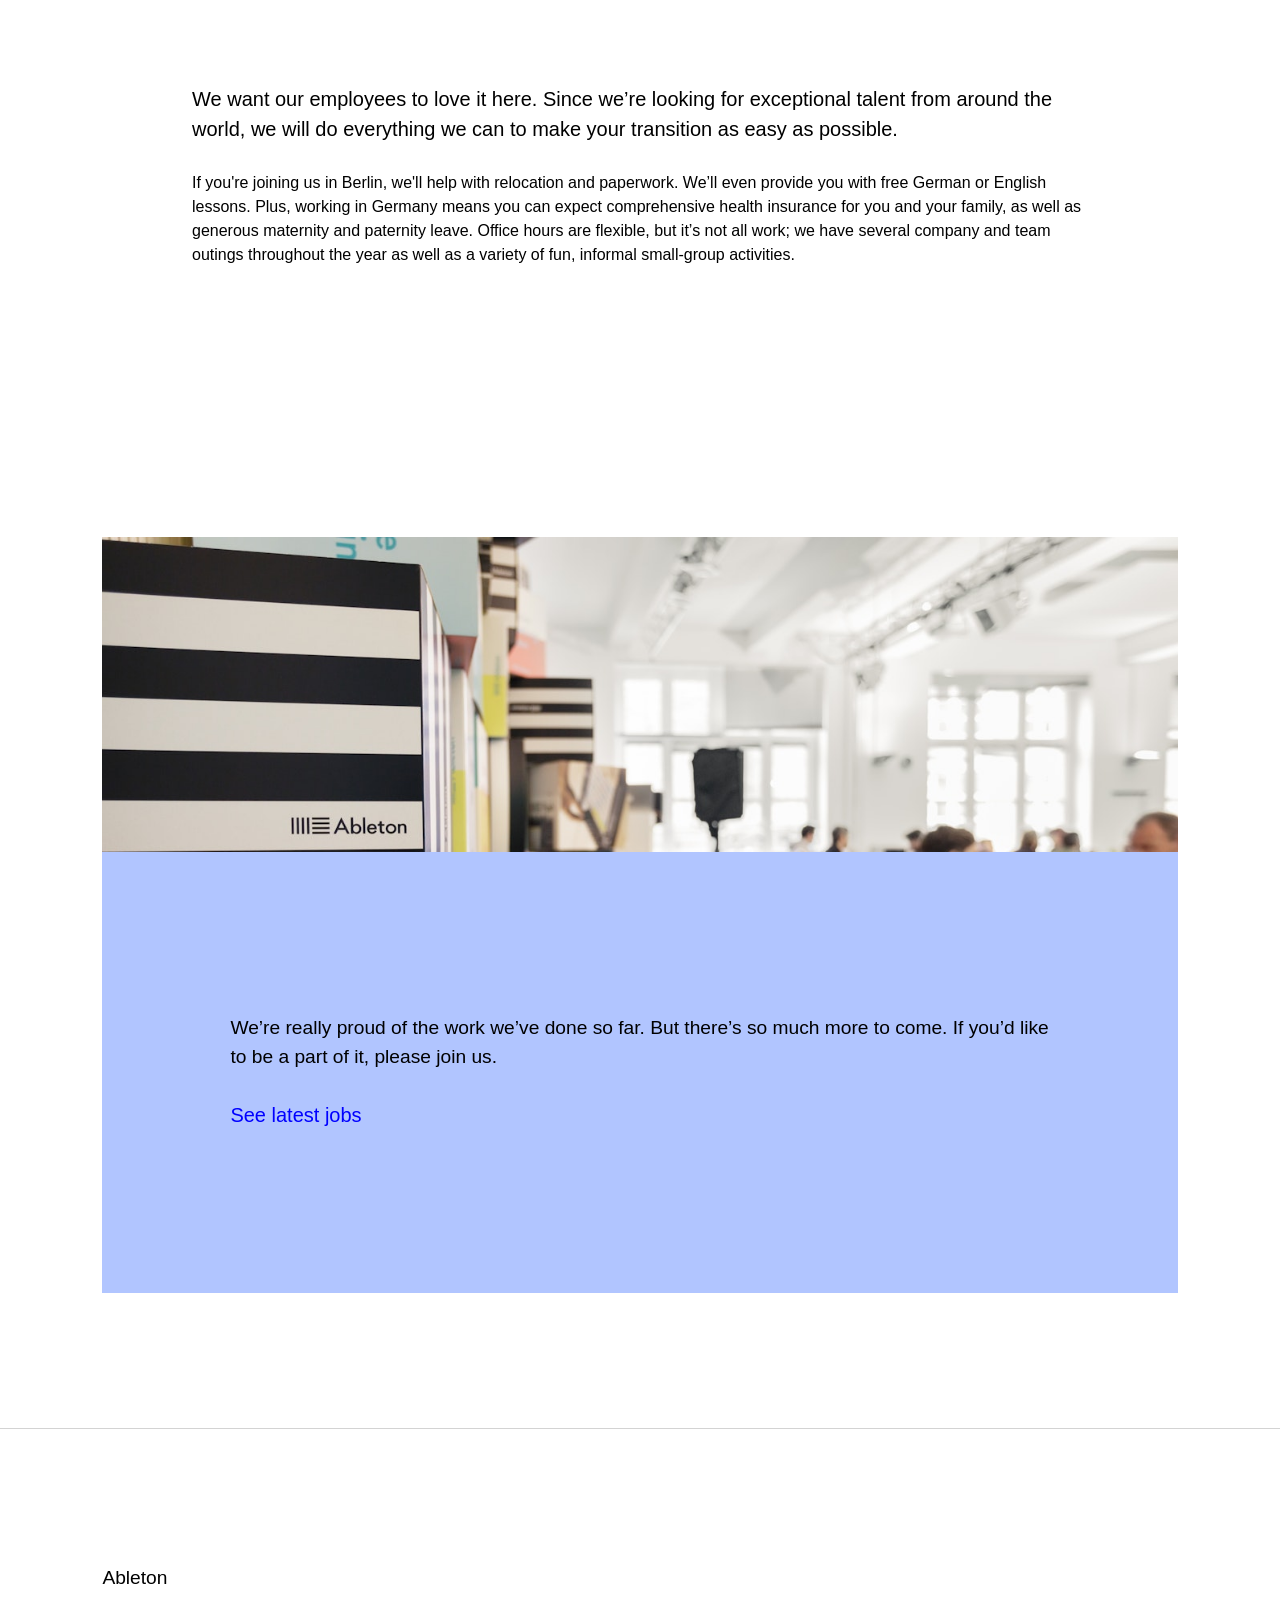
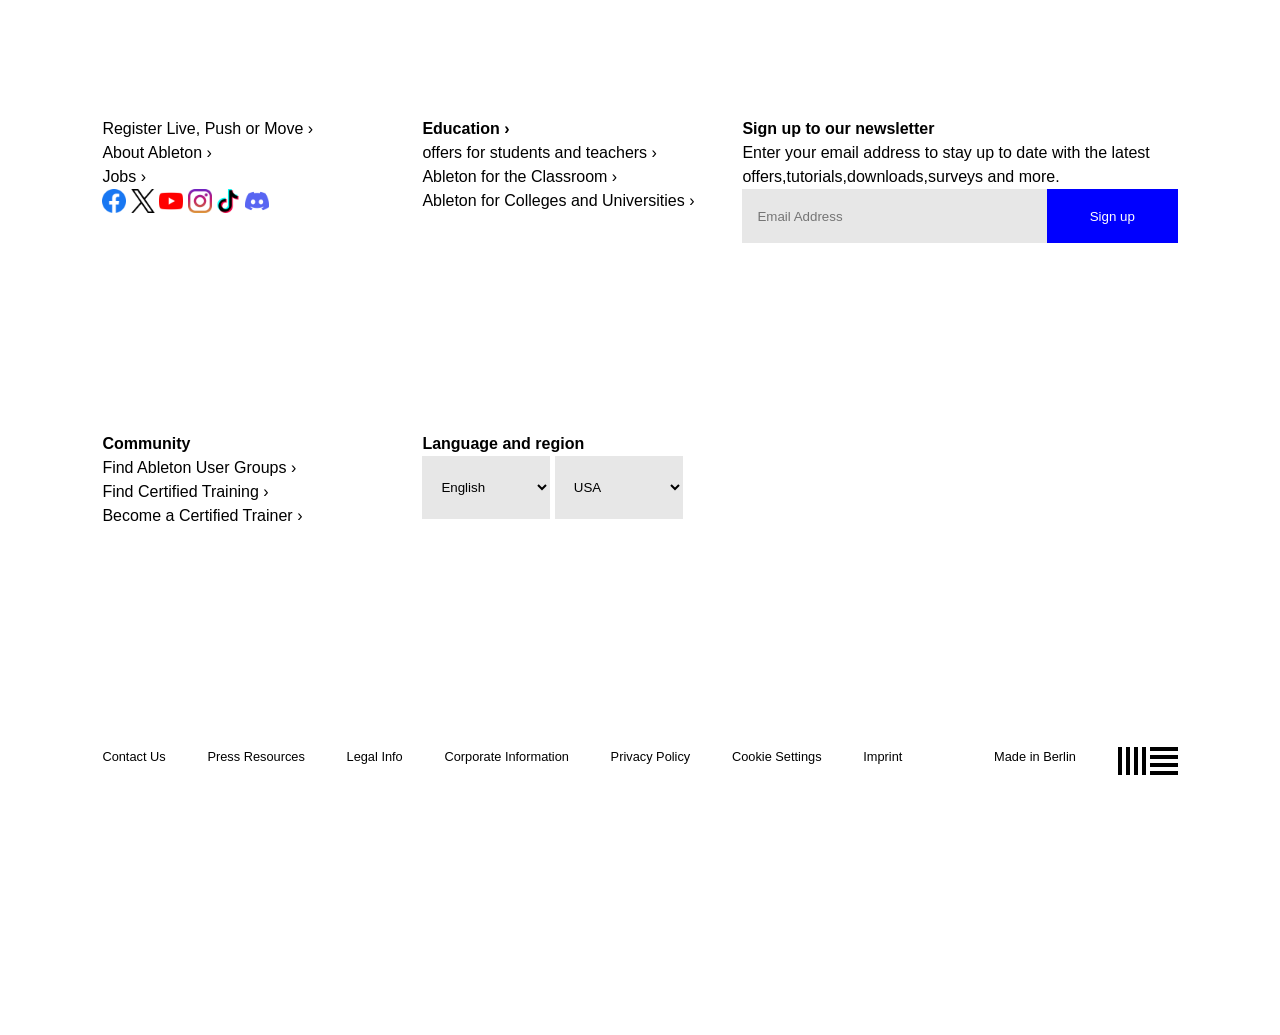
==== commit 2a100d99: "changes to be made" ====
--- a/P2/index.html
+++ b/P2/index.html
@@ -49,7 +49,7 @@
         </ul>
       </nav>
     </header>
-    <nav class="flex nav2">
+    <nav class="flex nav2" id="nav2">
       <ul>
         <li class="orange"><a href="">About</a></li>
         <li><a href="">Jobs</a></li>
@@ -91,14 +91,6 @@
           it for.
         </p>
         <figure>
-          <iframe
-            src="https://www.youtube.com/embed/9SbnhgjeyXA"
-            title="Why Ableton - Juanpe"
-            frameborder="0"
-            allow="accelerometer; autoplay; clipboard-write; encrypted-media; gyroscope; picture-in-picture; web-share"
-            referrerpolicy="strict-origin-when-cross-origin"
-            allowfullscreen
-          ></iframe>
           <figcaption>
             <h4>Why Ableton - Juanpe Bolivar</h4>
           </figcaption>
@@ -221,8 +213,8 @@
           offers,tutorials,downloads,surveys and more.
         </p>
         <div class="bttsn">
-          <input type="email" placeholder="Email Address" />
-          <button>Sign up</button>
+          <input id="ein" type="email" placeholder="Email Address" />
+          <button id="sgn">Sign up</button>
         </div>
       </div>
       <div class="com">
@@ -233,10 +225,10 @@
       </div>
       <div class="lan">
         <h3>Language and region</h3>
-        <select name="" id="">
+        <select name="Language" id="language">
           <option value="">English</option>
         </select>
-        <select name="" id="">
+        <select name="location" id="location">
           <option value="">USA</option>
         </select>
       </div>
@@ -269,5 +261,6 @@
         </div>
       </div>
     </footer>
+    <script src="script.js"></script>
   </body>
 </html>
--- a/P2/styles.css
+++ b/P2/styles.css
@@ -77,10 +77,11 @@
 
 .nav2 {
   padding: 30px;
-  /* position: sticky; */
+  position: sticky; 
   top: 0px;
   background-color: rgba(255, 255, 255, 0.9);
   z-index: 10;
+  transition-duration: 1s;
 }
 .nav2 a {
   font-size: 18px;
